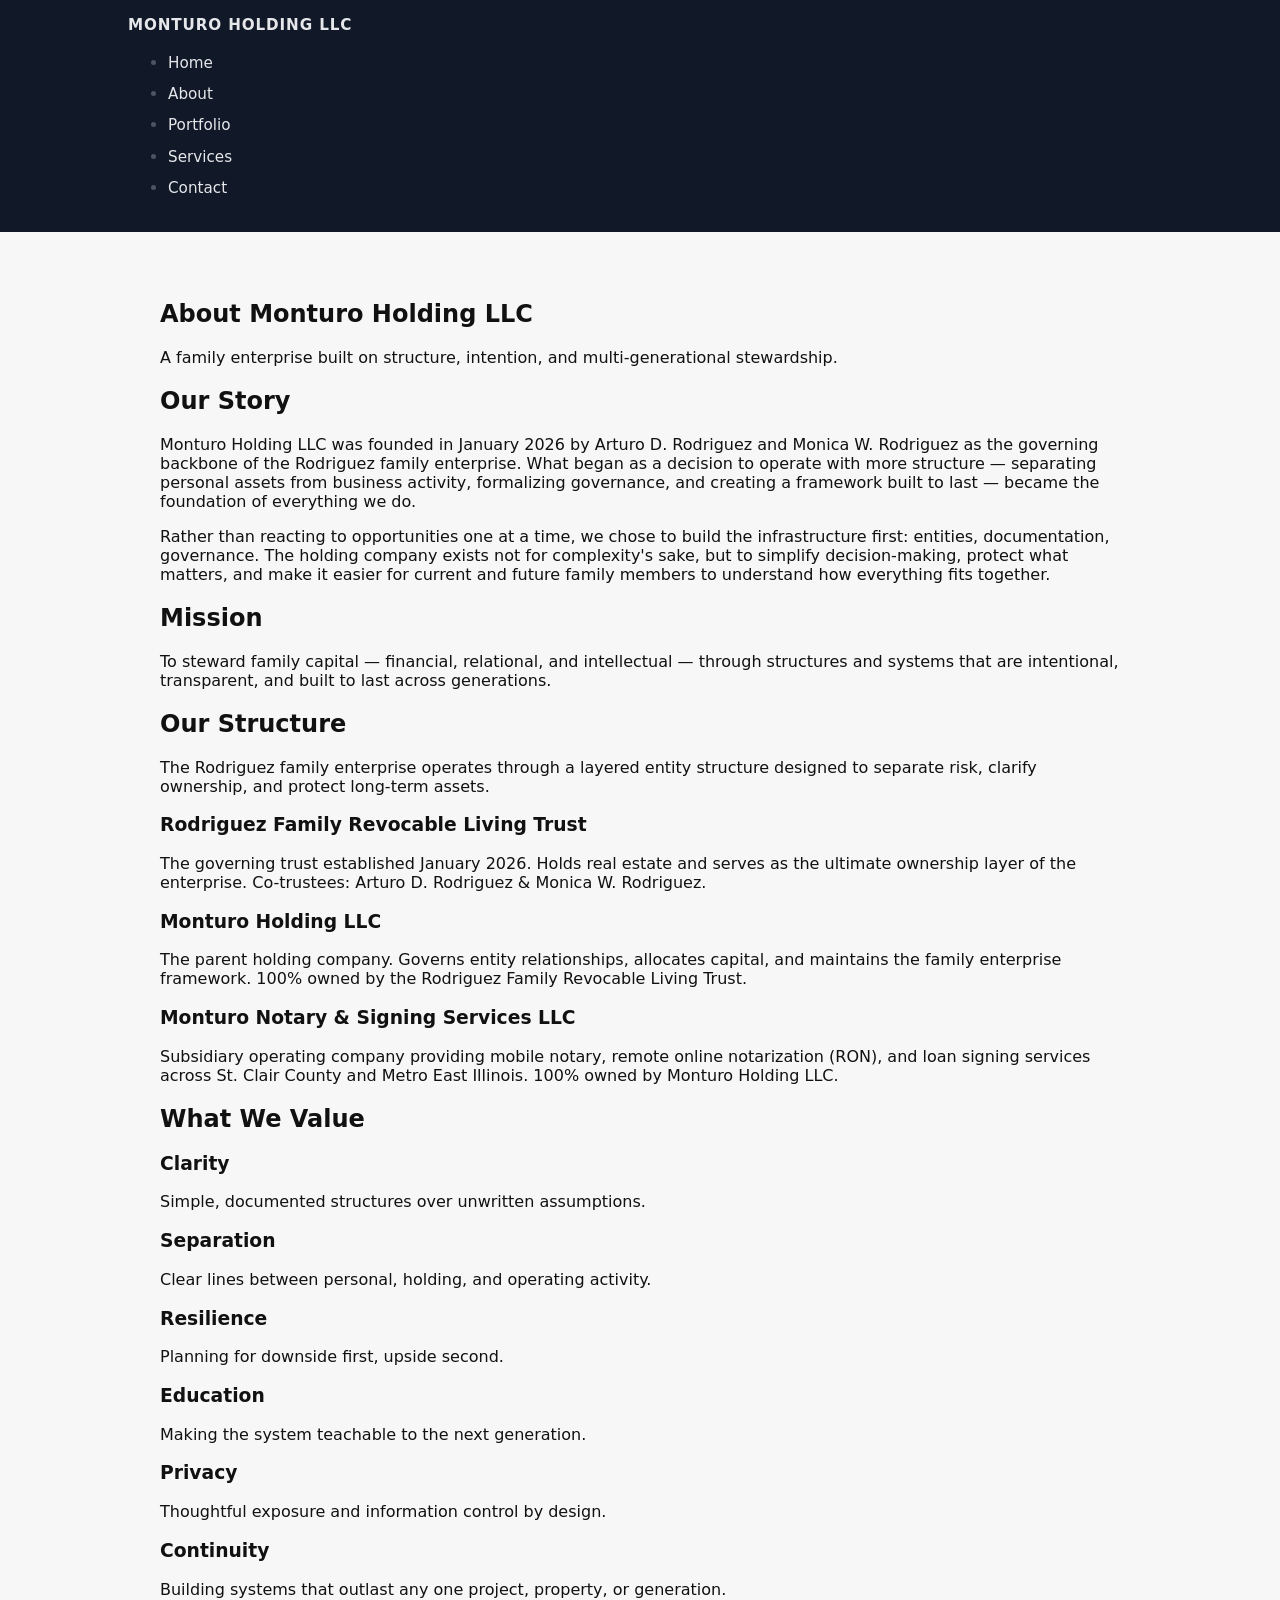
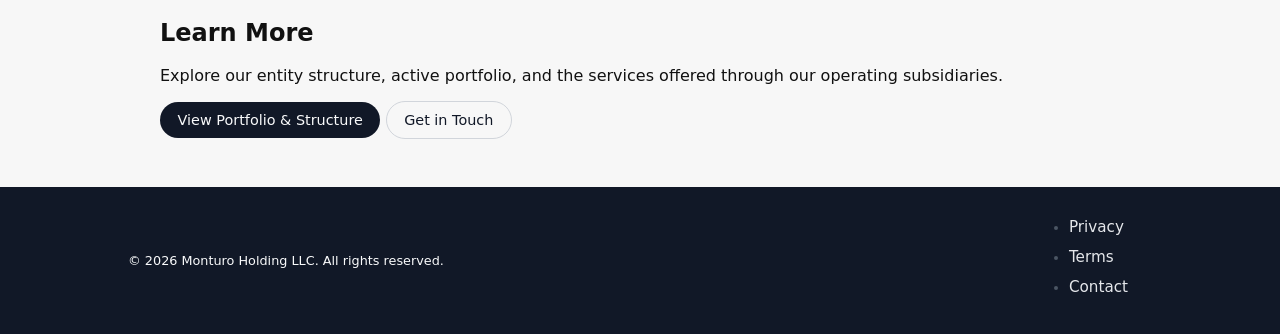
==== about.html @ 726f2b3e "Update about.html" ====
<!DOCTYPE html>
<html lang="en">
<head>
  <meta charset="UTF-8" />
  <meta name="viewport" content="width=device-width, initial-scale=1.0" />
  <title>About | Monturo Holding LLC</title>
  <meta name="description" content="Monturo Holding LLC is a family-owned holding company built to steward the Rodriguez family enterprise across generations through structured governance, disciplined capital allocation, and durable systems." />
  <link rel="stylesheet" href="styles.css" />
</head>
<body>

  <!-- HEADER / NAV -->
  <header>
    <nav>
      <div class="logo">
        <a href="index.html">Monturo Holding LLC</a>
      </div>
      <ul>
        <li><a href="index.html">Home</a></li>
        <li><a href="about.html" class="active">About</a></li>
        <li><a href="portfolio.html">Portfolio</a></li>
        <li><a href="services.html">Services</a></li>
        <li><a href="contact.html">Contact</a></li>
      </ul>
    </nav>
  </header>

  <!-- MAIN CONTENT -->
  <main>

    <!-- HERO -->
    <section class="page-hero">
      <h1>About Monturo Holding LLC</h1>
      <p class="subtitle">A family enterprise built on structure, intention, and multi-generational stewardship.</p>
    </section>

    <!-- FOUNDING STORY -->
    <section class="content-section">
      <h2>Our Story</h2>
      <p>
        Monturo Holding LLC was founded in January 2026 by Arturo D. Rodriguez and Monica W. Rodriguez
        as the governing backbone of the Rodriguez family enterprise. What began as a decision to
        operate with more structure — separating personal assets from business activity, formalizing
        governance, and creating a framework built to last — became the foundation of everything we do.
      </p>
      <p>
        Rather than reacting to opportunities one at a time, we chose to build the infrastructure first:
        entities, documentation, governance. The holding company exists not for complexity's sake, but
        to simplify decision-making, protect what matters, and make it easier for current and future
        family members to understand how everything fits together.
      </p>
    </section>

    <!-- MISSION -->
    <section class="content-section alt-bg">
      <h2>Mission</h2>
      <p class="mission-statement">
        To steward family capital — financial, relational, and intellectual — through structures and
        systems that are intentional, transparent, and built to last across generations.
      </p>
    </section>

    <!-- ENTITY STRUCTURE -->
    <section class="content-section">
      <h2>Our Structure</h2>
      <p>
        The Rodriguez family enterprise operates through a layered entity structure designed to
        separate risk, clarify ownership, and protect long-term assets.
      </p>
      <div class="structure-grid">
        <div class="structure-card">
          <h3>Rodriguez Family Revocable Living Trust</h3>
          <p>The governing trust established January 2026. Holds real estate and serves as the
          ultimate ownership layer of the enterprise. Co-trustees: Arturo D. Rodriguez &amp;
          Monica W. Rodriguez.</p>
        </div>
        <div class="structure-card highlight">
          <h3>Monturo Holding LLC</h3>
          <p>The parent holding company. Governs entity relationships, allocates capital,
          and maintains the family enterprise framework. 100% owned by the Rodriguez
          Family Revocable Living Trust.</p>
        </div>
        <div class="structure-card">
          <h3>Monturo Notary &amp; Signing Services LLC</h3>
          <p>Subsidiary operating company providing mobile notary, remote online notarization
          (RON), and loan signing services across St. Clair County and Metro East Illinois.
          100% owned by Monturo Holding LLC.</p>
        </div>
      </div>
    </section>

    <!-- VALUES -->
    <section class="content-section alt-bg">
      <h2>What We Value</h2>
      <div class="values-grid">
        <div class="value-item">
          <h3>Clarity</h3>
          <p>Simple, documented structures over unwritten assumptions.</p>
        </div>
        <div class="value-item">
          <h3>Separation</h3>
          <p>Clear lines between personal, holding, and operating activity.</p>
        </div>
        <div class="value-item">
          <h3>Resilience</h3>
          <p>Planning for downside first, upside second.</p>
        </div>
        <div class="value-item">
          <h3>Education</h3>
          <p>Making the system teachable to the next generation.</p>
        </div>
        <div class="value-item">
          <h3>Privacy</h3>
          <p>Thoughtful exposure and information control by design.</p>
        </div>
        <div class="value-item">
          <h3>Continuity</h3>
          <p>Building systems that outlast any one project, property, or generation.</p>
        </div>
      </div>
    </section>

    <!-- CTA -->
    <section class="content-section cta-section">
      <h2>Learn More</h2>
      <p>Explore our entity structure, active portfolio, and the services offered through our operating subsidiaries.</p>
      <div class="cta-buttons">
        <a href="portfolio.html" class="btn btn-primary">View Portfolio &amp; Structure</a>
        <a href="contact.html" class="btn btn-secondary">Get in Touch</a>
      </div>
    </section>

  </main>

  <!-- FOOTER -->
  <footer>
    <p>&copy; 2026 Monturo Holding LLC. All rights reserved.</p>
    <ul>
      <li><a href="privacy.html">Privacy</a></li>
      <li><a href="terms.html">Terms</a></li>
      <li><a href="contact.html">Contact</a></li>
    </ul>
  </footer>

</body>
</html>
---- styles.css ----
body { margin: 0; font-family: system-ui, -apple-system, BlinkMacSystemFont, "Segoe UI", sans-serif; color: #111; background-color: #f7f7f7; }
header, footer { background-color: #111827; color: #f9fafb; padding: 1rem 10vw; }
header a, footer a { color: #e5e7eb; text-decoration: none; margin-right: 1.5rem; font-size: 0.95rem; }
header a:hover, footer a:hover { text-decoration: underline; }
.logo { font-weight: 600; letter-spacing: 0.06em; text-transform: uppercase; font-size: 0.9rem; }
main { padding: 3rem 10vw; max-width: 960px; margin: 0 auto; }
.hero-title { font-size: 2.2rem; margin-bottom: 0.5rem; }
.hero-subtitle { font-size: 1.05rem; color: #4b5563; max-width: 640px; }
.hero-section { margin-bottom: 3rem; }
.section { margin-top: 2.5rem; }
.section h2, .section h1 { font-size: 1.3rem; margin-bottom: 0.5rem; }
.section p { color: #4b5563; line-height: 1.6; }
.pill { display: inline-block; padding: 0.15rem 0.5rem; border-radius: 999px; font-size: 0.75rem; background: #e5e7eb; color: #374151; margin-right: 0.25rem; margin-bottom: 0.25rem; }
.grid { display: grid; grid-template-columns: repeat(auto-fit, minmax(240px, 1fr)); gap: 1.5rem; margin-top: 1rem; }
.card { background: white; border-radius: 0.5rem; padding: 1.25rem; box-shadow: 0 1px 2px rgba(15, 23, 42, 0.08); }
.card h3 { margin-top: 0; font-size: 1.05rem; margin-bottom: 0.35rem; }
.muted { color: #6b7280; font-size: 0.9rem; }
.btn-row { margin-top: 2rem; display: flex; flex-wrap: wrap; gap: 0.75rem; }
.btn-primary, .btn-secondary { padding: 0.6rem 1.1rem; border-radius: 999px; font-size: 0.9rem; text-decoration: none; display: inline-block; }
.btn-primary { background-color: #111827; color: #f9fafb; }
.btn-secondary { background-color: transparent; color: #111827; border: 1px solid #d1d5db; }
.btn-primary:hover { background-color: #020617; }
.btn-secondary:hover { background-color: #e5e7eb; }
footer { font-size: 0.8rem; display: flex; flex-wrap: wrap; justify-content: space-between; gap: 0.75rem; align-items: center; }
footer nav a { margin-right: 1rem; }
ul { color: #4b5563; line-height: 1.6; }
li { margin-bottom: 0.35rem; }
@media (max-width: 640px) {
  header, footer, main { padding-left: 1.25rem; padding-right: 1.25rem; }
  .hero-title { font-size: 1.8rem; }
}
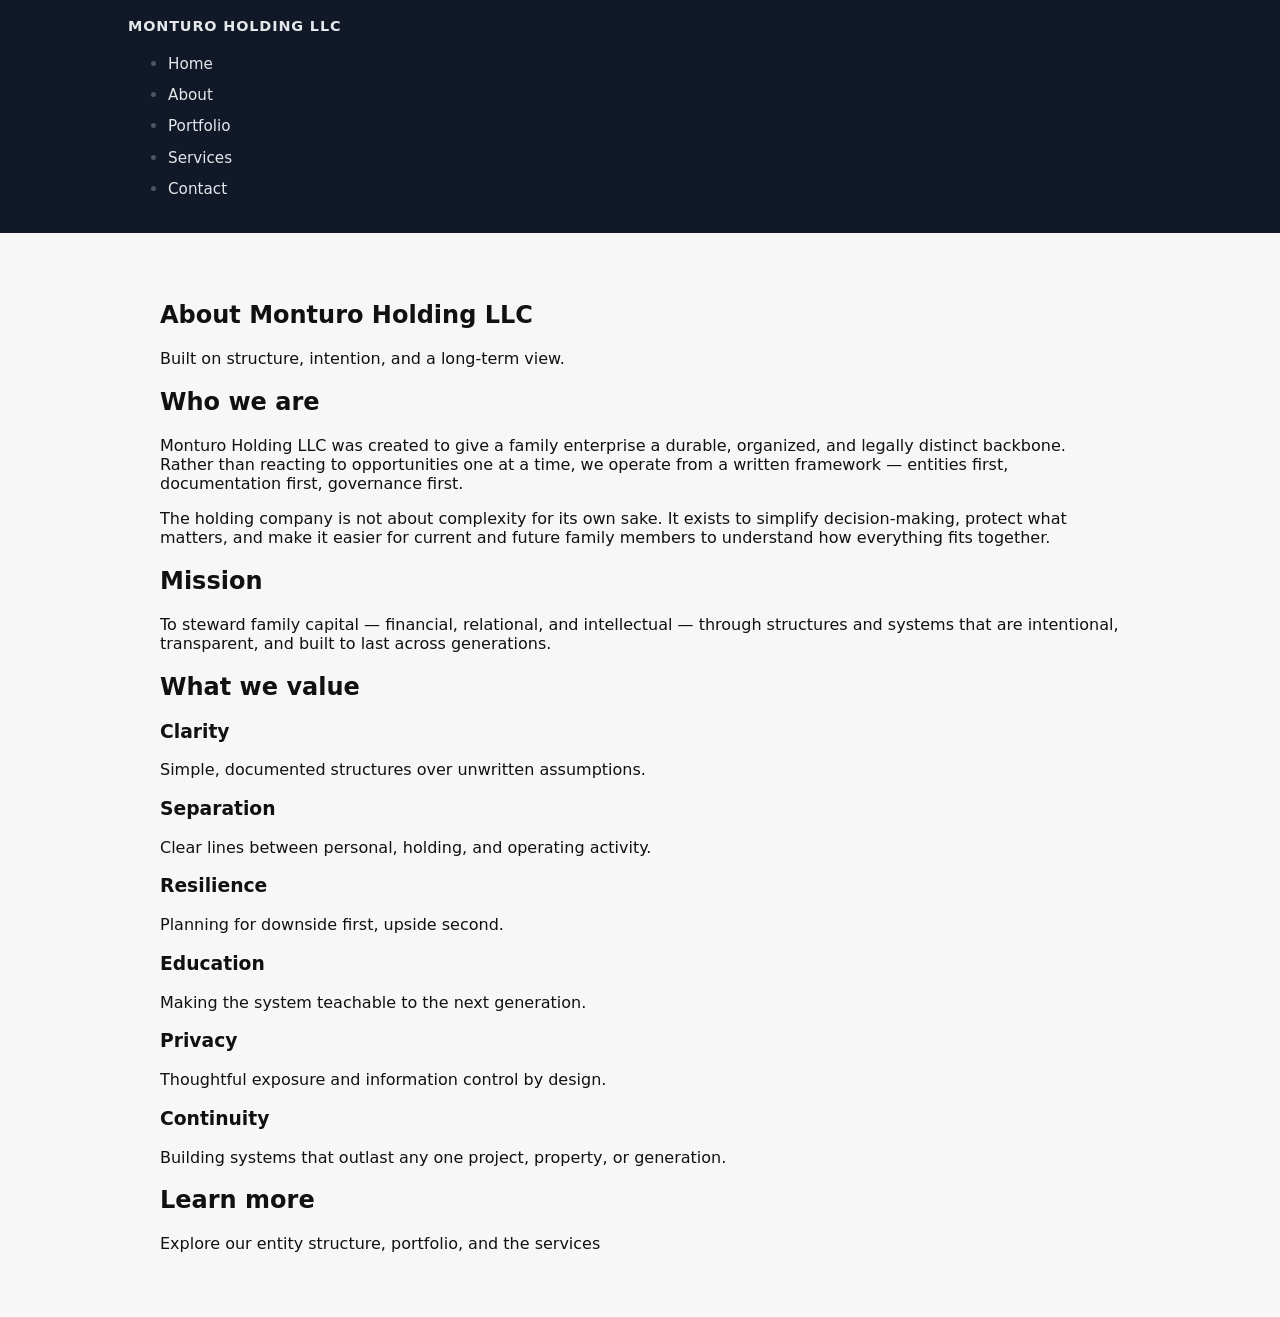
==== commit c4391072: "Update about.html" ====
--- a/about.html
+++ b/about.html
@@ -4,17 +4,14 @@
   <meta charset="UTF-8" />
   <meta name="viewport" content="width=device-width, initial-scale=1.0" />
   <title>About | Monturo Holding LLC</title>
-  <meta name="description" content="Monturo Holding LLC is a family-owned holding company built to steward the Rodriguez family enterprise across generations through structured governance, disciplined capital allocation, and durable systems." />
+  <meta name="description" content="About Monturo Holding LLC — a family-owned holding company built on structure, intention, and multi-generational stewardship." />
   <link rel="stylesheet" href="styles.css" />
 </head>
 <body>
 
-  <!-- HEADER / NAV -->
   <header>
     <nav>
-      <div class="logo">
-        <a href="index.html">Monturo Holding LLC</a>
-      </div>
+      <a href="index.html" class="logo">Monturo Holding LLC</a>
       <ul>
         <li><a href="index.html">Home</a></li>
         <li><a href="about.html" class="active">About</a></li>
@@ -25,73 +22,26 @@
     </nav>
   </header>
 
-  <!-- MAIN CONTENT -->
   <main>
 
-    <!-- HERO -->
     <section class="page-hero">
       <h1>About Monturo Holding LLC</h1>
-      <p class="subtitle">A family enterprise built on structure, intention, and multi-generational stewardship.</p>
+      <p class="subtitle">Built on structure, intention, and a long-term view.</p>
     </section>
 
-    <!-- FOUNDING STORY -->
     <section class="content-section">
-      <h2>Our Story</h2>
-      <p>
-        Monturo Holding LLC was founded in January 2026 by Arturo D. Rodriguez and Monica W. Rodriguez
-        as the governing backbone of the Rodriguez family enterprise. What began as a decision to
-        operate with more structure — separating personal assets from business activity, formalizing
-        governance, and creating a framework built to last — became the foundation of everything we do.
-      </p>
-      <p>
-        Rather than reacting to opportunities one at a time, we chose to build the infrastructure first:
-        entities, documentation, governance. The holding company exists not for complexity's sake, but
-        to simplify decision-making, protect what matters, and make it easier for current and future
-        family members to understand how everything fits together.
-      </p>
+      <h2>Who we are</h2>
+      <p>Monturo Holding LLC was created to give a family enterprise a durable, organized, and legally distinct backbone. Rather than reacting to opportunities one at a time, we operate from a written framework — entities first, documentation first, governance first.</p>
+      <p>The holding company is not about complexity for its own sake. It exists to simplify decision-making, protect what matters, and make it easier for current and future family members to understand how everything fits together.</p>
     </section>
 
-    <!-- MISSION -->
     <section class="content-section alt-bg">
       <h2>Mission</h2>
-      <p class="mission-statement">
-        To steward family capital — financial, relational, and intellectual — through structures and
-        systems that are intentional, transparent, and built to last across generations.
-      </p>
+      <p class="mission-statement">To steward family capital — financial, relational, and intellectual — through structures and systems that are intentional, transparent, and built to last across generations.</p>
     </section>
 
-    <!-- ENTITY STRUCTURE -->
     <section class="content-section">
-      <h2>Our Structure</h2>
-      <p>
-        The Rodriguez family enterprise operates through a layered entity structure designed to
-        separate risk, clarify ownership, and protect long-term assets.
-      </p>
-      <div class="structure-grid">
-        <div class="structure-card">
-          <h3>Rodriguez Family Revocable Living Trust</h3>
-          <p>The governing trust established January 2026. Holds real estate and serves as the
-          ultimate ownership layer of the enterprise. Co-trustees: Arturo D. Rodriguez &amp;
-          Monica W. Rodriguez.</p>
-        </div>
-        <div class="structure-card highlight">
-          <h3>Monturo Holding LLC</h3>
-          <p>The parent holding company. Governs entity relationships, allocates capital,
-          and maintains the family enterprise framework. 100% owned by the Rodriguez
-          Family Revocable Living Trust.</p>
-        </div>
-        <div class="structure-card">
-          <h3>Monturo Notary &amp; Signing Services LLC</h3>
-          <p>Subsidiary operating company providing mobile notary, remote online notarization
-          (RON), and loan signing services across St. Clair County and Metro East Illinois.
-          100% owned by Monturo Holding LLC.</p>
-        </div>
-      </div>
-    </section>
-
-    <!-- VALUES -->
-    <section class="content-section alt-bg">
-      <h2>What We Value</h2>
+      <h2>What we value</h2>
       <div class="values-grid">
         <div class="value-item">
           <h3>Clarity</h3>
@@ -120,27 +70,6 @@
       </div>
     </section>
 
-    <!-- CTA -->
     <section class="content-section cta-section">
-      <h2>Learn More</h2>
-      <p>Explore our entity structure, active portfolio, and the services offered through our operating subsidiaries.</p>
-      <div class="cta-buttons">
-        <a href="portfolio.html" class="btn btn-primary">View Portfolio &amp; Structure</a>
-        <a href="contact.html" class="btn btn-secondary">Get in Touch</a>
-      </div>
-    </section>
-
-  </main>
-
-  <!-- FOOTER -->
-  <footer>
-    <p>&copy; 2026 Monturo Holding LLC. All rights reserved.</p>
-    <ul>
-      <li><a href="privacy.html">Privacy</a></li>
-      <li><a href="terms.html">Terms</a></li>
-      <li><a href="contact.html">Contact</a></li>
-    </ul>
-  </footer>
-
-</body>
-</html>
+      <h2>Learn more</h2>
+      <p>Explore our entity structure, portfolio, and the services
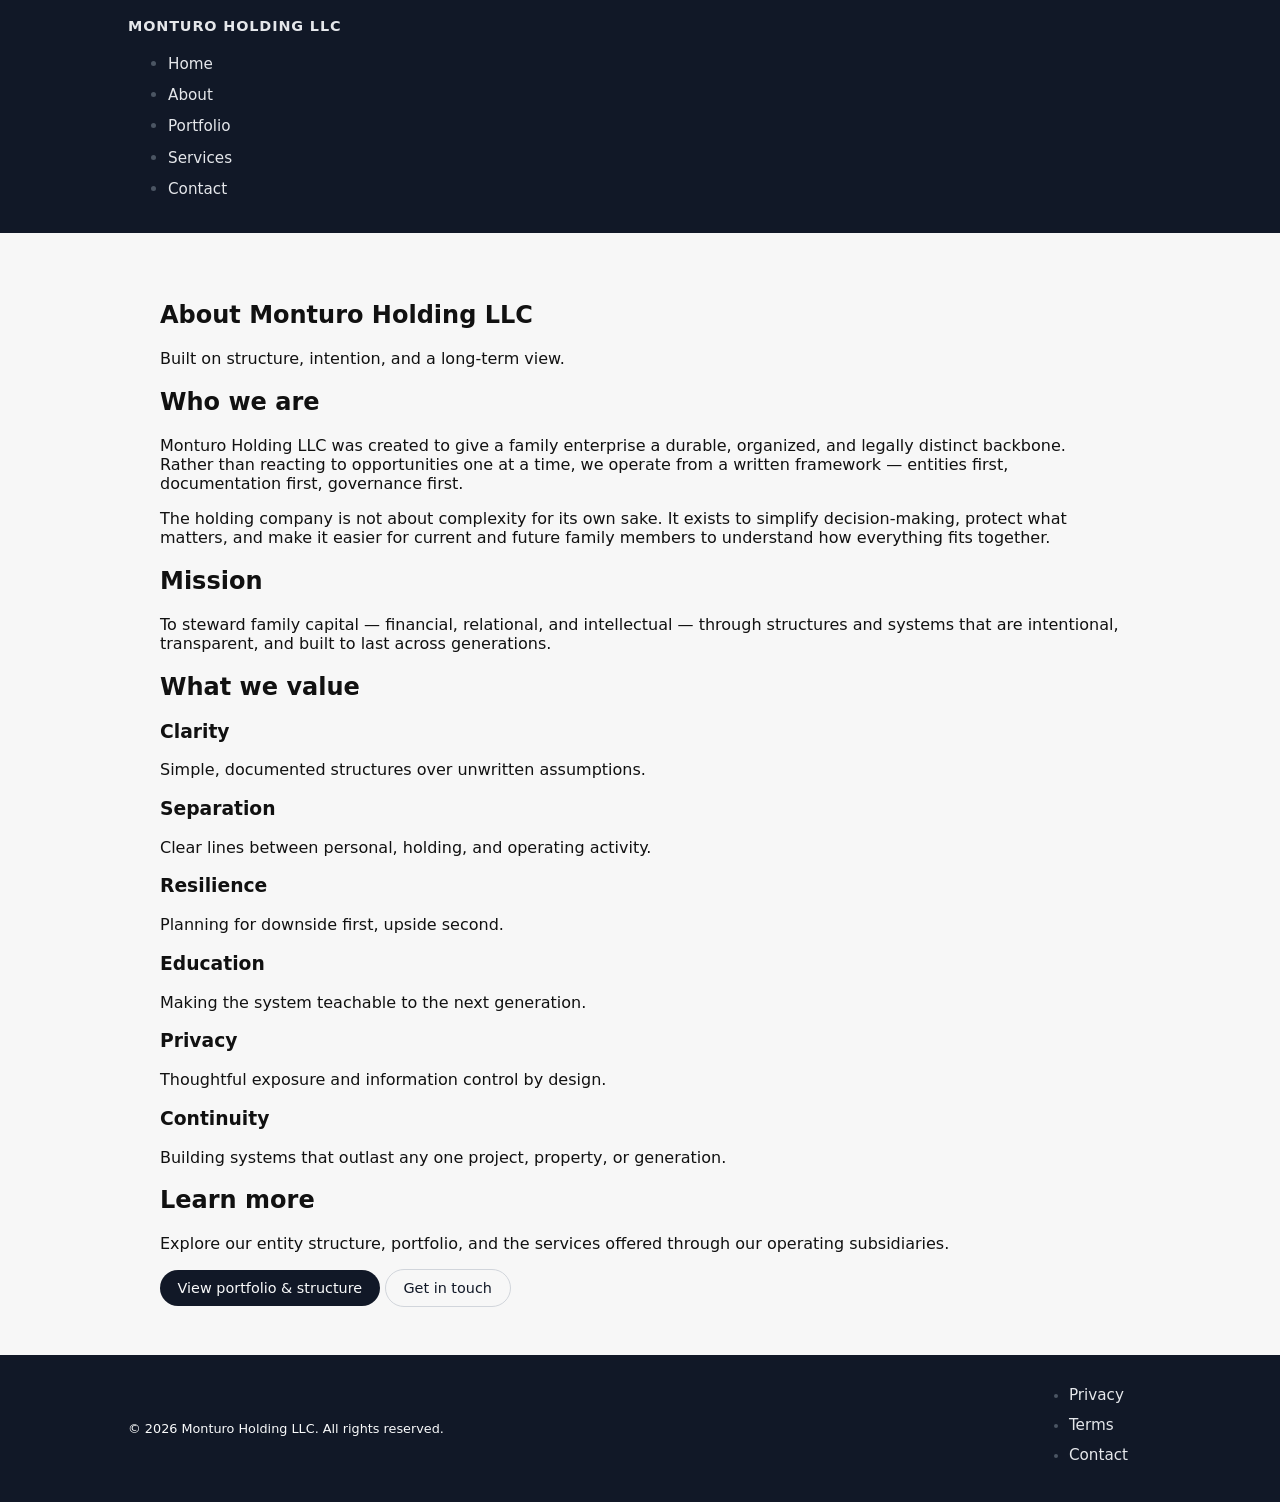
==== commit 9f2eda83: "Update about.html" ====
--- a/about.html
+++ b/about.html
@@ -72,4 +72,23 @@
 
     <section class="content-section cta-section">
       <h2>Learn more</h2>
-      <p>Explore our entity structure, portfolio, and the services
+      <p>Explore our entity structure, portfolio, and the services offered through our operating subsidiaries.</p>
+      <div class="cta-buttons">
+        <a href="portfolio.html" class="btn btn-primary">View portfolio &amp; structure</a>
+        <a href="contact.html" class="btn btn-secondary">Get in touch</a>
+      </div>
+    </section>
+
+  </main>
+
+  <footer>
+    <p>&copy; 2026 Monturo Holding LLC. All rights reserved.</p>
+    <ul>
+      <li><a href="privacy.html">Privacy</a></li>
+      <li><a href="terms.html">Terms</a></li>
+      <li><a href="contact.html">Contact</a></li>
+    </ul>
+  </footer>
+
+</body>
+</html>
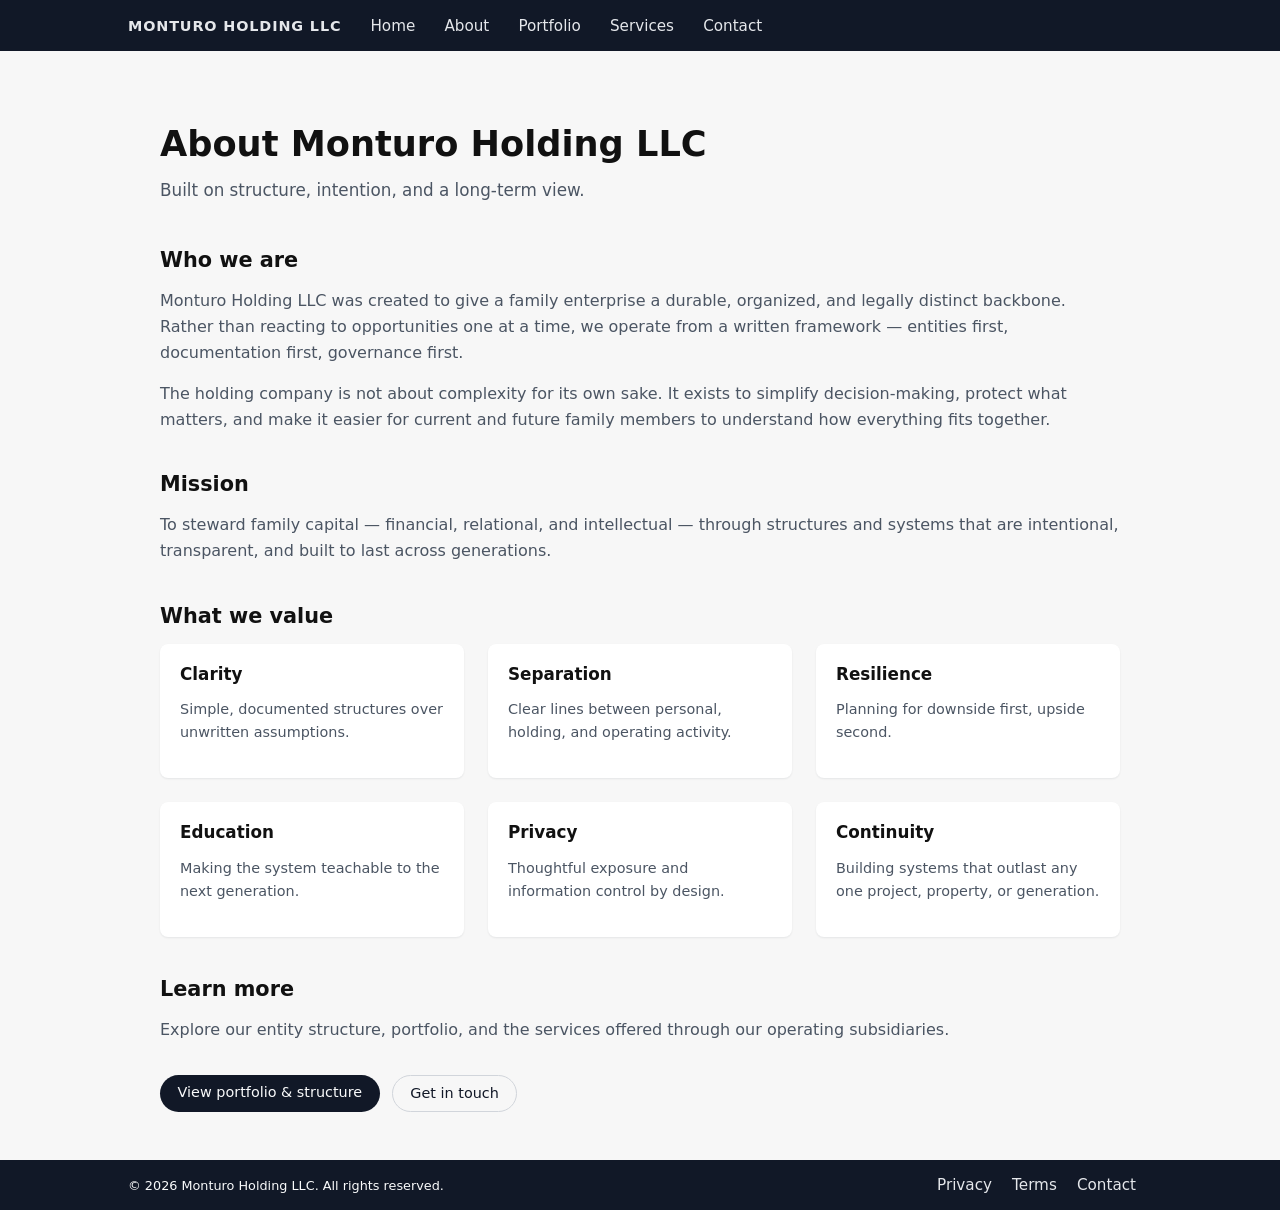
==== commit 6e614816: "Update about.html" ====
--- a/about.html
+++ b/about.html
@@ -10,84 +10,80 @@
 <body>
 
   <header>
-    <nav>
-      <a href="index.html" class="logo">Monturo Holding LLC</a>
-      <ul>
-        <li><a href="index.html">Home</a></li>
-        <li><a href="about.html" class="active">About</a></li>
-        <li><a href="portfolio.html">Portfolio</a></li>
-        <li><a href="services.html">Services</a></li>
-        <li><a href="contact.html">Contact</a></li>
-      </ul>
-    </nav>
+    <a href="index.html" class="logo">Monturo Holding LLC</a>
+    <a href="index.html">Home</a>
+    <a href="about.html">About</a>
+    <a href="portfolio.html">Portfolio</a>
+    <a href="services.html">Services</a>
+    <a href="contact.html">Contact</a>
   </header>
 
   <main>
 
-    <section class="page-hero">
-      <h1>About Monturo Holding LLC</h1>
-      <p class="subtitle">Built on structure, intention, and a long-term view.</p>
-    </section>
+    <div class="hero-section">
+      <h1 class="hero-title">About Monturo Holding LLC</h1>
+      <p class="hero-subtitle">Built on structure, intention, and a long-term view.</p>
+    </div>
 
-    <section class="content-section">
+    <div class="section">
       <h2>Who we are</h2>
       <p>Monturo Holding LLC was created to give a family enterprise a durable, organized, and legally distinct backbone. Rather than reacting to opportunities one at a time, we operate from a written framework — entities first, documentation first, governance first.</p>
-      <p>The holding company is not about complexity for its own sake. It exists to simplify decision-making, protect what matters, and make it easier for current and future family members to understand how everything fits together.</p>
-    </section>
+      <p style="margin-top:0.75rem;">The holding company is not about complexity for its own sake. It exists to simplify decision-making, protect what matters, and make it easier for current and future family members to understand how everything fits together.</p>
+    </div>
 
-    <section class="content-section alt-bg">
+    <div class="section">
       <h2>Mission</h2>
-      <p class="mission-statement">To steward family capital — financial, relational, and intellectual — through structures and systems that are intentional, transparent, and built to last across generations.</p>
-    </section>
+      <p>To steward family capital — financial, relational, and intellectual — through structures and systems that are intentional, transparent, and built to last across generations.</p>
+    </div>
 
-    <section class="content-section">
+    <div class="section">
       <h2>What we value</h2>
-      <div class="values-grid">
-        <div class="value-item">
+      <div class="grid">
+        <div class="card">
           <h3>Clarity</h3>
-          <p>Simple, documented structures over unwritten assumptions.</p>
+          <p class="muted">Simple, documented structures over unwritten assumptions.</p>
         </div>
-        <div class="value-item">
+        <div class="card">
           <h3>Separation</h3>
-          <p>Clear lines between personal, holding, and operating activity.</p>
+          <p class="muted">Clear lines between personal, holding, and operating activity.</p>
         </div>
-        <div class="value-item">
+        <div class="card">
           <h3>Resilience</h3>
-          <p>Planning for downside first, upside second.</p>
+          <p class="muted">Planning for downside first, upside second.</p>
         </div>
-        <div class="value-item">
+        <div class="card">
           <h3>Education</h3>
-          <p>Making the system teachable to the next generation.</p>
+          <p class="muted">Making the system teachable to the next generation.</p>
         </div>
-        <div class="value-item">
+        <div class="card">
           <h3>Privacy</h3>
-          <p>Thoughtful exposure and information control by design.</p>
+          <p class="muted">Thoughtful exposure and information control by design.</p>
         </div>
-        <div class="value-item">
+        <div class="card">
           <h3>Continuity</h3>
-          <p>Building systems that outlast any one project, property, or generation.</p>
+          <p class="muted">Building systems that outlast any one project, property, or generation.</p>
         </div>
       </div>
-    </section>
+    </div>
 
-    <section class="content-section cta-section">
+    <div class="section">
       <h2>Learn more</h2>
       <p>Explore our entity structure, portfolio, and the services offered through our operating subsidiaries.</p>
-      <div class="cta-buttons">
-        <a href="portfolio.html" class="btn btn-primary">View portfolio &amp; structure</a>
-        <a href="contact.html" class="btn btn-secondary">Get in touch</a>
+      <div class="btn-row">
+        <a href="portfolio.html" class="btn-primary">View portfolio &amp; structure</a>
+        <a href="contact.html" class="btn-secondary">Get in touch</a>
       </div>
-    </section>
+    </div>
 
   </main>
 
   <footer>
-    <p>&copy; 2026 Monturo Holding LLC. All rights reserved.</p>
-    <ul>
-      <li><a href="privacy.html">Privacy</a></li>
-      <li><a href="terms.html">Terms</a></li>
-      <li><a href="contact.html">Contact</a></li>
-    </ul>
+    <span>&copy; 2026 Monturo Holding LLC. All rights reserved.</span>
+    <nav>
+      <a href="privacy.html">Privacy</a>
+      <a href="terms.html">Terms</a>
+      <a href="contact.html">Contact</a>
+    </nav>
   </footer>
 
 </body>
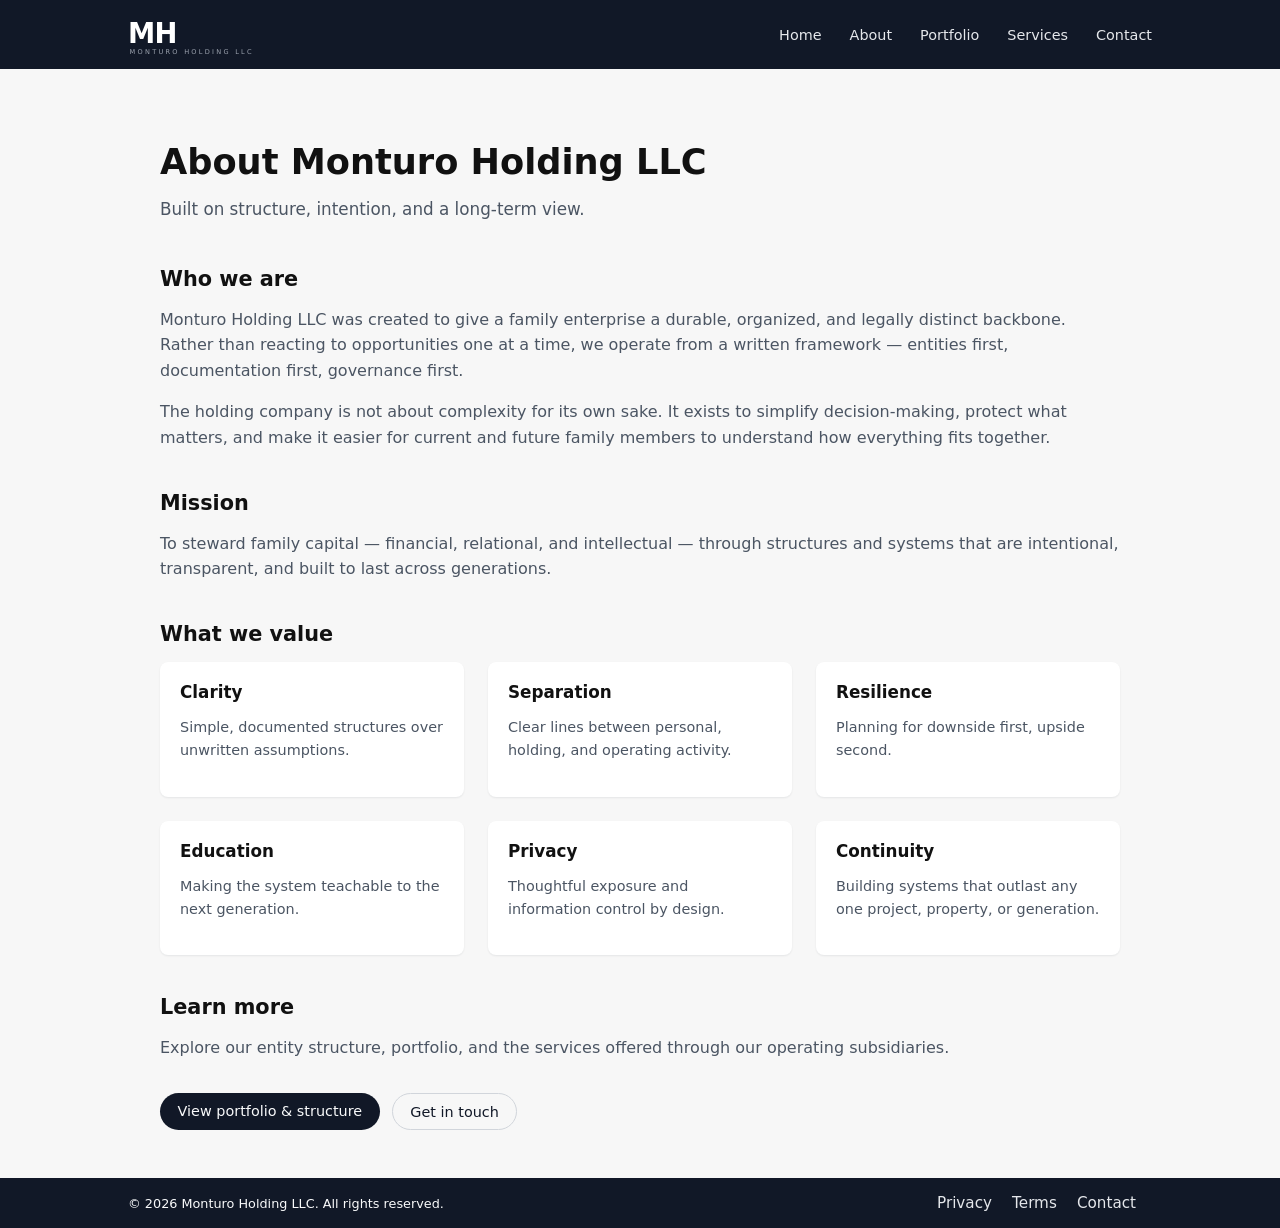
==== commit d8186931: "Update about.html" ====
--- a/about.html
+++ b/about.html
@@ -9,14 +9,19 @@
 </head>
 <body>
 
-  <header>
-    <a href="index.html" class="logo">Monturo Holding LLC</a>
+ <header>
+  <a href="index.html">
+    <img src="logo.svg" alt="Monturo Holding LLC" class="site-logo" />
+  </a>
+  <nav>
     <a href="index.html">Home</a>
     <a href="about.html">About</a>
     <a href="portfolio.html">Portfolio</a>
     <a href="services.html">Services</a>
     <a href="contact.html">Contact</a>
-  </header>
+  </nav>
+</header>
+
 
   <main>
 
--- a/styles.css
+++ b/styles.css
@@ -1,8 +1,18 @@
 body { margin: 0; font-family: system-ui, -apple-system, BlinkMacSystemFont, "Segoe UI", sans-serif; color: #111; background-color: #f7f7f7; }
-header, footer { background-color: #111827; color: #f9fafb; padding: 1rem 10vw; }
-header a, footer a { color: #e5e7eb; text-decoration: none; margin-right: 1.5rem; font-size: 0.95rem; }
-header a:hover, footer a:hover { text-decoration: underline; }
-.logo { font-weight: 600; letter-spacing: 0.06em; text-transform: uppercase; font-size: 0.9rem; }
+
+header { background-color: #111827; color: #f9fafb; padding: 0.85rem 10vw; display: flex; align-items: center; justify-content: space-between; gap: 2rem; }
+footer { background-color: #111827; color: #f9fafb; padding: 1rem 10vw; }
+
+header > a { display: flex; align-items: center; flex-shrink: 0; }
+.site-logo { height: 42px; width: auto; display: block; }
+
+header nav { display: flex; align-items: center; gap: 0; flex-wrap: wrap; }
+header nav a { color: #e5e7eb; text-decoration: none; margin-left: 1.75rem; font-size: 0.9rem; white-space: nowrap; }
+header nav a:hover { text-decoration: underline; }
+
+footer a { color: #e5e7eb; text-decoration: none; margin-right: 1.5rem; font-size: 0.95rem; }
+footer a:hover { text-decoration: underline; }
+
 main { padding: 3rem 10vw; max-width: 960px; margin: 0 auto; }
 .hero-title { font-size: 2.2rem; margin-bottom: 0.5rem; }
 .hero-subtitle { font-size: 1.05rem; color: #4b5563; max-width: 640px; }
@@ -25,8 +35,12 @@
 footer nav a { margin-right: 1rem; }
 ul { color: #4b5563; line-height: 1.6; }
 li { margin-bottom: 0.35rem; }
+
 @media (max-width: 640px) {
-  header, footer, main { padding-left: 1.25rem; padding-right: 1.25rem; }
+  header { padding-left: 1.25rem; padding-right: 1.25rem; flex-wrap: wrap; gap: 0.75rem; }
+  header nav { gap: 0; }
+  header nav a { margin-left: 1rem; font-size: 0.82rem; }
+  footer, main { padding-left: 1.25rem; padding-right: 1.25rem; }
   .hero-title { font-size: 1.8rem; }
+  .site-logo { height: 34px; }
 }
-
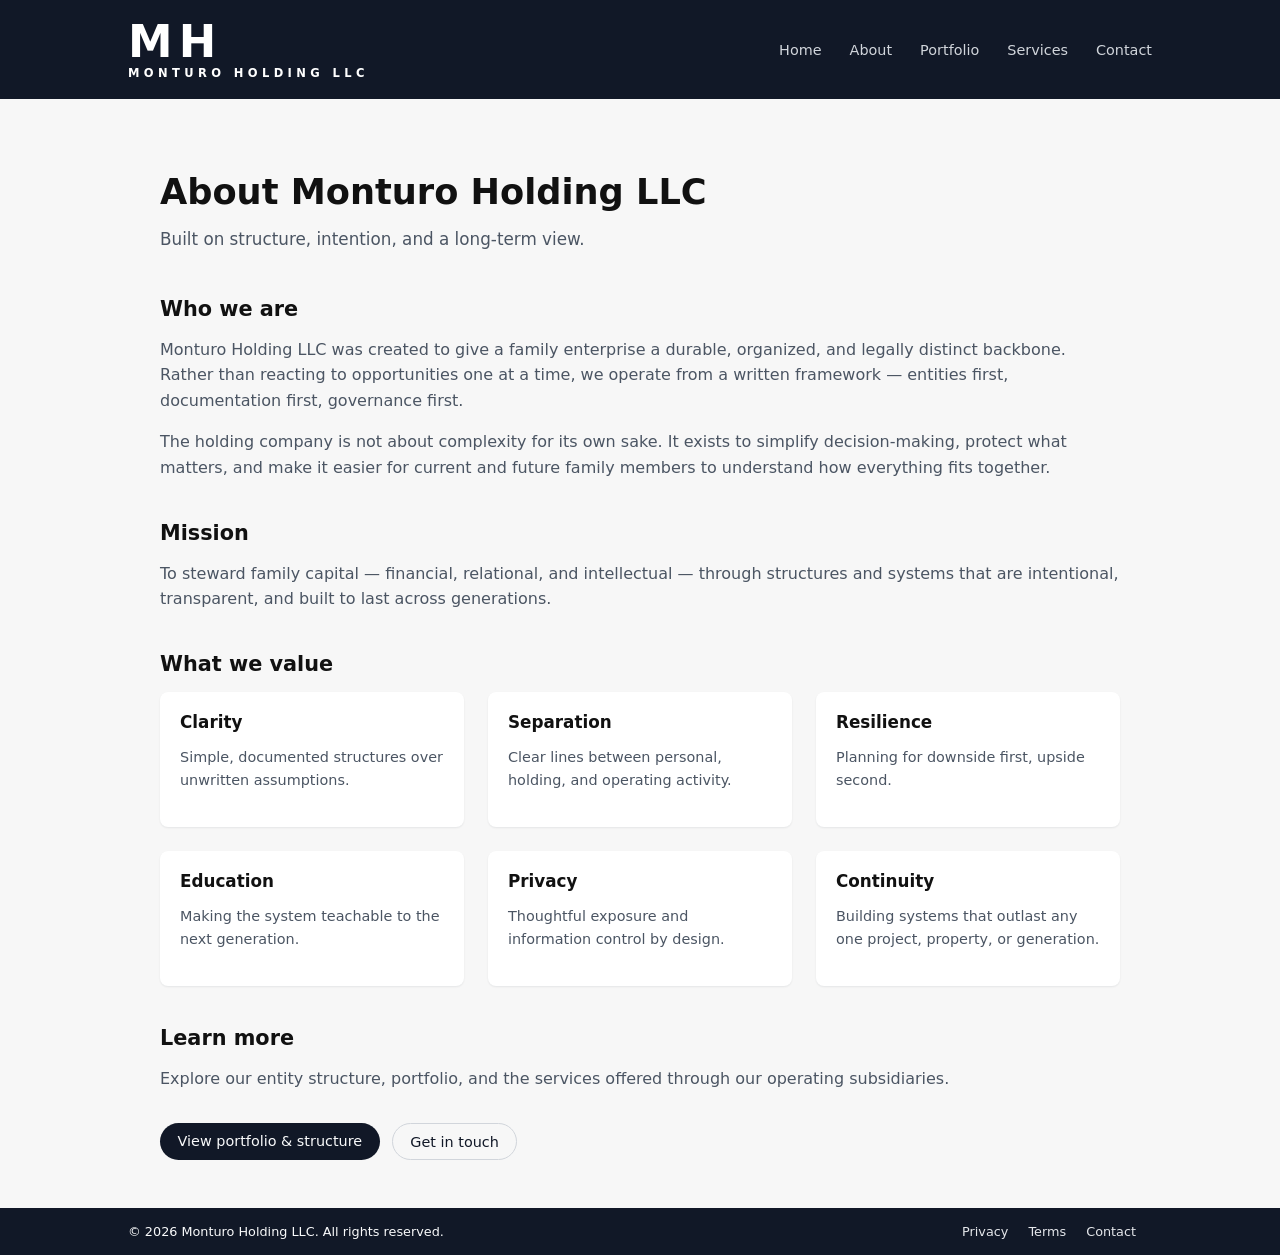
==== commit 352a30b0: "Update about.html" ====
--- a/about.html
+++ b/about.html
@@ -10,8 +10,9 @@
 <body>
 
  <header>
-  <a href="index.html">
-    <img src="logo.svg" alt="Monturo Holding LLC" class="site-logo" />
+  <a href="index.html" class="logo-link">
+    <span class="logo-mh">MH</span>
+    <span class="logo-name">MONTURO HOLDING LLC</span>
   </a>
   <nav>
     <a href="index.html">Home</a>
@@ -21,7 +22,6 @@
     <a href="contact.html">Contact</a>
   </nav>
 </header>
-
 
   <main>
 
--- a/styles.css
+++ b/styles.css
@@ -1,17 +1,19 @@
 body { margin: 0; font-family: system-ui, -apple-system, BlinkMacSystemFont, "Segoe UI", sans-serif; color: #111; background-color: #f7f7f7; }
 
-header { background-color: #111827; color: #f9fafb; padding: 0.85rem 10vw; display: flex; align-items: center; justify-content: space-between; gap: 2rem; }
-footer { background-color: #111827; color: #f9fafb; padding: 1rem 10vw; }
+header { background-color: #111827; color: #f9fafb; padding: 1.25rem 10vw; display: flex; align-items: center; justify-content: space-between; gap: 2rem; }
+footer { background-color: #111827; color: #f9fafb; padding: 1rem 10vw; font-size: 0.8rem; display: flex; flex-wrap: wrap; justify-content: space-between; gap: 0.75rem; align-items: center; }
 
-header > a { display: flex; align-items: center; flex-shrink: 0; }
-.site-logo { height: 42px; width: auto; display: block; }
+.logo-link { display: flex; flex-direction: column; line-height: 1; text-decoration: none; flex-shrink: 0; gap: 3px; }
+.logo-mh { font-size: 2.8rem; font-weight: 900; color: #ffffff; letter-spacing: 0.14em; line-height: 1; }
+.logo-name { font-size: 0.72rem; font-weight: 600; color: #ffffff; letter-spacing: 0.38em; text-transform: uppercase; }
 
-header nav { display: flex; align-items: center; gap: 0; flex-wrap: wrap; }
-header nav a { color: #e5e7eb; text-decoration: none; margin-left: 1.75rem; font-size: 0.9rem; white-space: nowrap; }
-header nav a:hover { text-decoration: underline; }
+header nav { display: flex; align-items: center; flex-wrap: wrap; }
+header nav a { color: #d1d5db; text-decoration: none; margin-left: 1.75rem; font-size: 0.9rem; white-space: nowrap; }
+header nav a:hover { color: #ffffff; }
 
-footer a { color: #e5e7eb; text-decoration: none; margin-right: 1.5rem; font-size: 0.95rem; }
+footer a { color: #e5e7eb; text-decoration: none; margin-right: 1rem; }
 footer a:hover { text-decoration: underline; }
+footer nav a { margin-right: 1rem; }
 
 main { padding: 3rem 10vw; max-width: 960px; margin: 0 auto; }
 .hero-title { font-size: 2.2rem; margin-bottom: 0.5rem; }
@@ -31,16 +33,14 @@
 .btn-secondary { background-color: transparent; color: #111827; border: 1px solid #d1d5db; }
 .btn-primary:hover { background-color: #020617; }
 .btn-secondary:hover { background-color: #e5e7eb; }
-footer { font-size: 0.8rem; display: flex; flex-wrap: wrap; justify-content: space-between; gap: 0.75rem; align-items: center; }
-footer nav a { margin-right: 1rem; }
 ul { color: #4b5563; line-height: 1.6; }
 li { margin-bottom: 0.35rem; }
 
 @media (max-width: 640px) {
-  header { padding-left: 1.25rem; padding-right: 1.25rem; flex-wrap: wrap; gap: 0.75rem; }
-  header nav { gap: 0; }
+  header { padding: 1rem 1.25rem; gap: 1rem; flex-wrap: wrap; }
   header nav a { margin-left: 1rem; font-size: 0.82rem; }
   footer, main { padding-left: 1.25rem; padding-right: 1.25rem; }
   .hero-title { font-size: 1.8rem; }
-  .site-logo { height: 34px; }
+  .logo-mh { font-size: 2rem; }
+  .logo-name { font-size: 0.62rem; }
 }
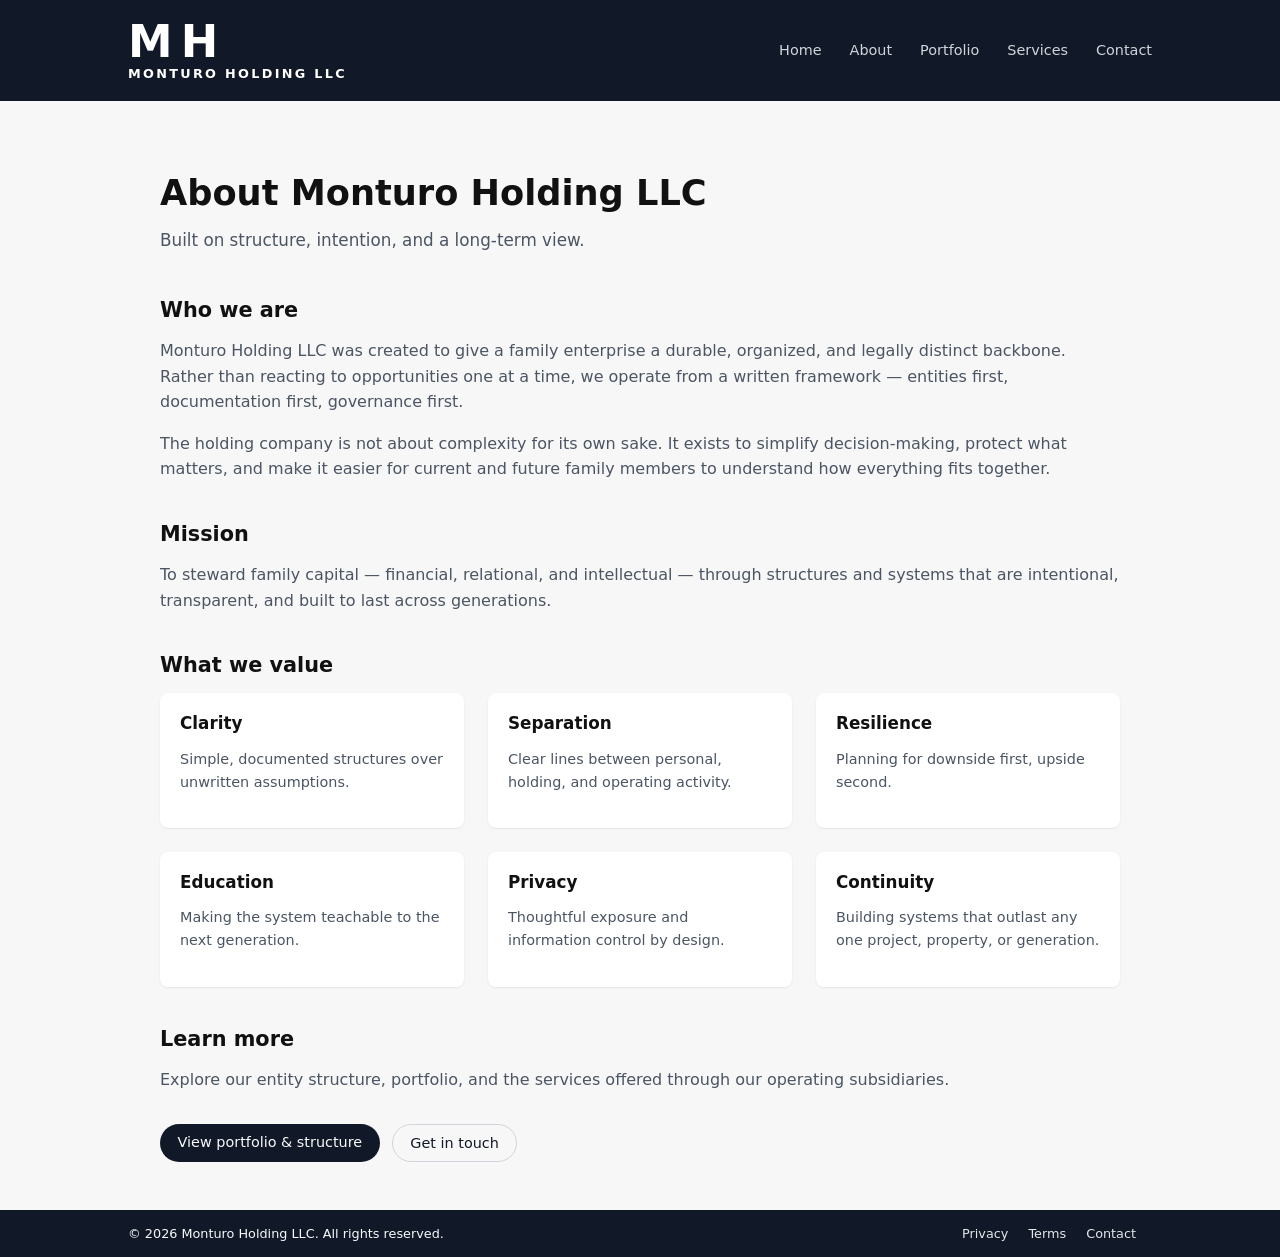
==== commit f7f182a9: "Update about.html" ====
--- a/about.html
+++ b/about.html
@@ -9,7 +9,7 @@
 </head>
 <body>
 
- <header>
+<header>
   <a href="index.html" class="logo-link">
     <span class="logo-mh">MH</span>
     <span class="logo-name">MONTURO HOLDING LLC</span>
--- a/styles.css
+++ b/styles.css
@@ -3,9 +3,9 @@
 header { background-color: #111827; color: #f9fafb; padding: 1.25rem 10vw; display: flex; align-items: center; justify-content: space-between; gap: 2rem; }
 footer { background-color: #111827; color: #f9fafb; padding: 1rem 10vw; font-size: 0.8rem; display: flex; flex-wrap: wrap; justify-content: space-between; gap: 0.75rem; align-items: center; }
 
-.logo-link { display: flex; flex-direction: column; line-height: 1; text-decoration: none; flex-shrink: 0; gap: 3px; }
-.logo-mh { font-size: 2.8rem; font-weight: 900; color: #ffffff; letter-spacing: 0.14em; line-height: 1; }
-.logo-name { font-size: 0.72rem; font-weight: 600; color: #ffffff; letter-spacing: 0.38em; text-transform: uppercase; }
+.logo-link { display: flex; flex-direction: column; line-height: 1; text-decoration: none; flex-shrink: 0; gap: 3px; min-width: max-content; }
+.logo-mh { font-size: 2.8rem; font-weight: 900; color: #ffffff; letter-spacing: 0.18em; line-height: 1; white-space: nowrap; }
+.logo-name { font-size: 0.8rem; font-weight: 600; color: #ffffff; letter-spacing: 0.18em; text-transform: uppercase; white-space: nowrap; }
 
 header nav { display: flex; align-items: center; flex-wrap: wrap; }
 header nav a { color: #d1d5db; text-decoration: none; margin-left: 1.75rem; font-size: 0.9rem; white-space: nowrap; }
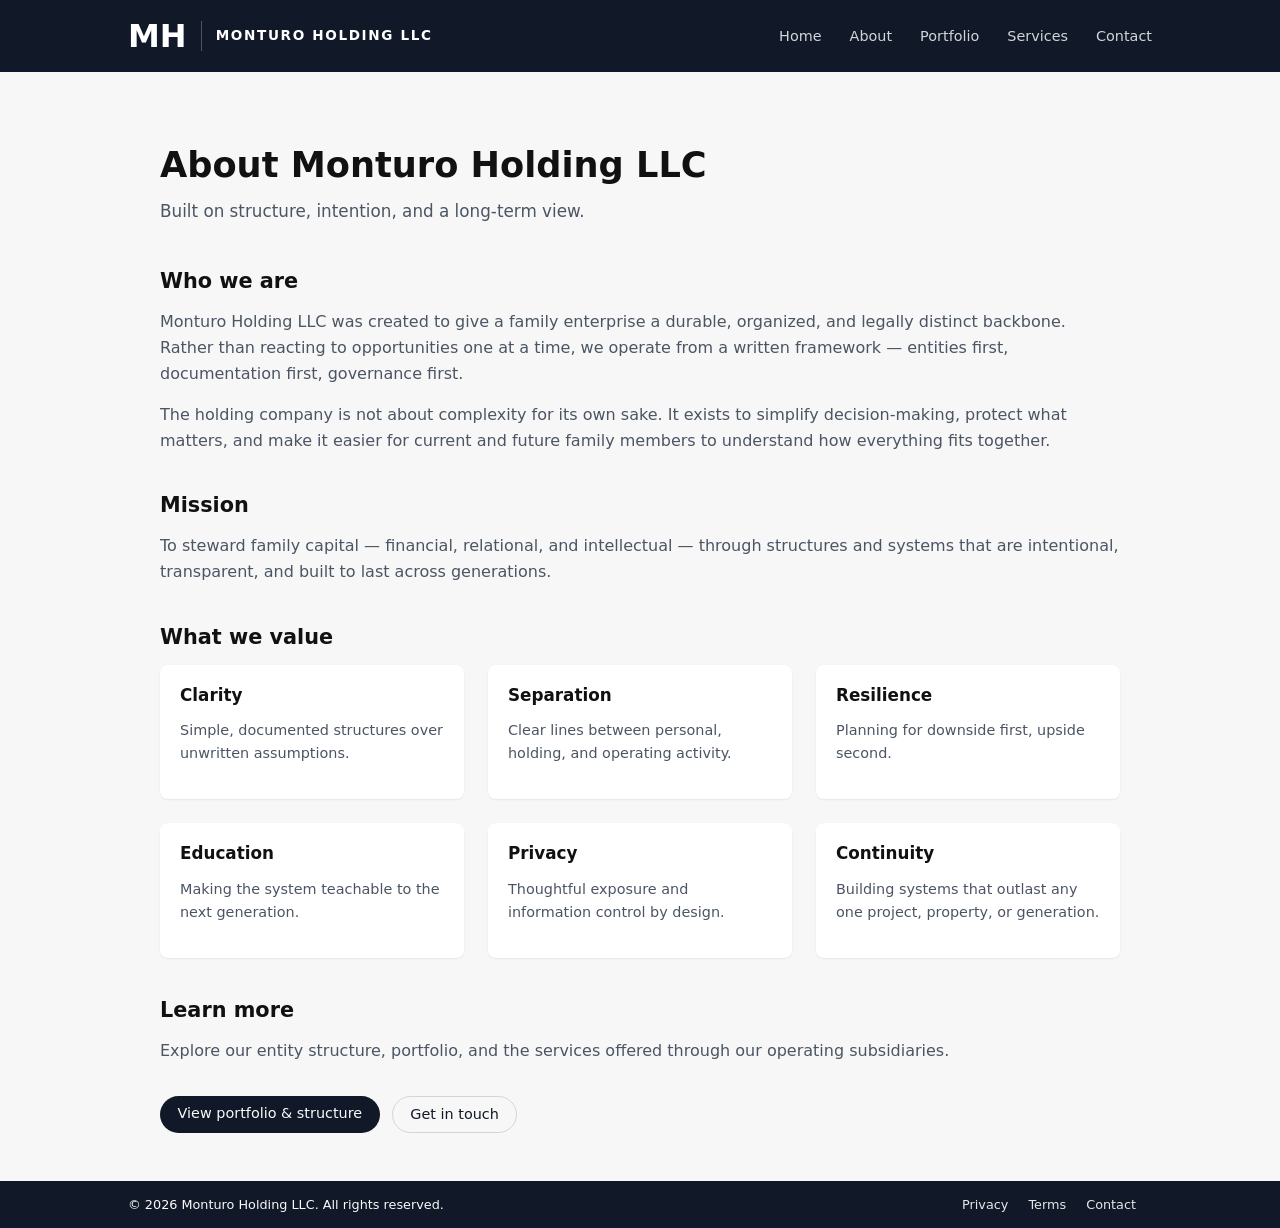
==== commit 4f8dbf35: "Update about.html" ====
--- a/about.html
+++ b/about.html
@@ -12,6 +12,7 @@
 <header>
   <a href="index.html" class="logo-link">
     <span class="logo-mh">MH</span>
+    <span class="logo-divider"></span>
     <span class="logo-name">MONTURO HOLDING LLC</span>
   </a>
   <nav>
--- a/styles.css
+++ b/styles.css
@@ -3,9 +3,10 @@
 header { background-color: #111827; color: #f9fafb; padding: 1.25rem 10vw; display: flex; align-items: center; justify-content: space-between; gap: 2rem; }
 footer { background-color: #111827; color: #f9fafb; padding: 1rem 10vw; font-size: 0.8rem; display: flex; flex-wrap: wrap; justify-content: space-between; gap: 0.75rem; align-items: center; }
 
-.logo-link { display: flex; flex-direction: column; line-height: 1; text-decoration: none; flex-shrink: 0; gap: 3px; min-width: max-content; }
-.logo-mh { font-size: 2.8rem; font-weight: 900; color: #ffffff; letter-spacing: 0.18em; line-height: 1; white-space: nowrap; }
-.logo-name { font-size: 0.8rem; font-weight: 600; color: #ffffff; letter-spacing: 0.18em; text-transform: uppercase; white-space: nowrap; }
+.logo-link { display: flex; flex-direction: row; align-items: center; gap: 14px; text-decoration: none; flex-shrink: 0; min-width: max-content; }
+.logo-mh { font-size: 2rem; font-weight: 900; color: #ffffff; letter-spacing: 0; line-height: 1; white-space: nowrap; }
+.logo-divider { width: 1px; height: 30px; background-color: #4b5563; flex-shrink: 0; }
+.logo-name { font-size: 0.85rem; font-weight: 600; color: #ffffff; letter-spacing: 0.12em; text-transform: uppercase; white-space: nowrap; line-height: 1; }
 
 header nav { display: flex; align-items: center; flex-wrap: wrap; }
 header nav a { color: #d1d5db; text-decoration: none; margin-left: 1.75rem; font-size: 0.9rem; white-space: nowrap; }
@@ -42,5 +43,5 @@
   footer, main { padding-left: 1.25rem; padding-right: 1.25rem; }
   .hero-title { font-size: 1.8rem; }
   .logo-mh { font-size: 2rem; }
-  .logo-name { font-size: 0.62rem; }
+.logo-name { font-size: 0.62rem; }
 }
